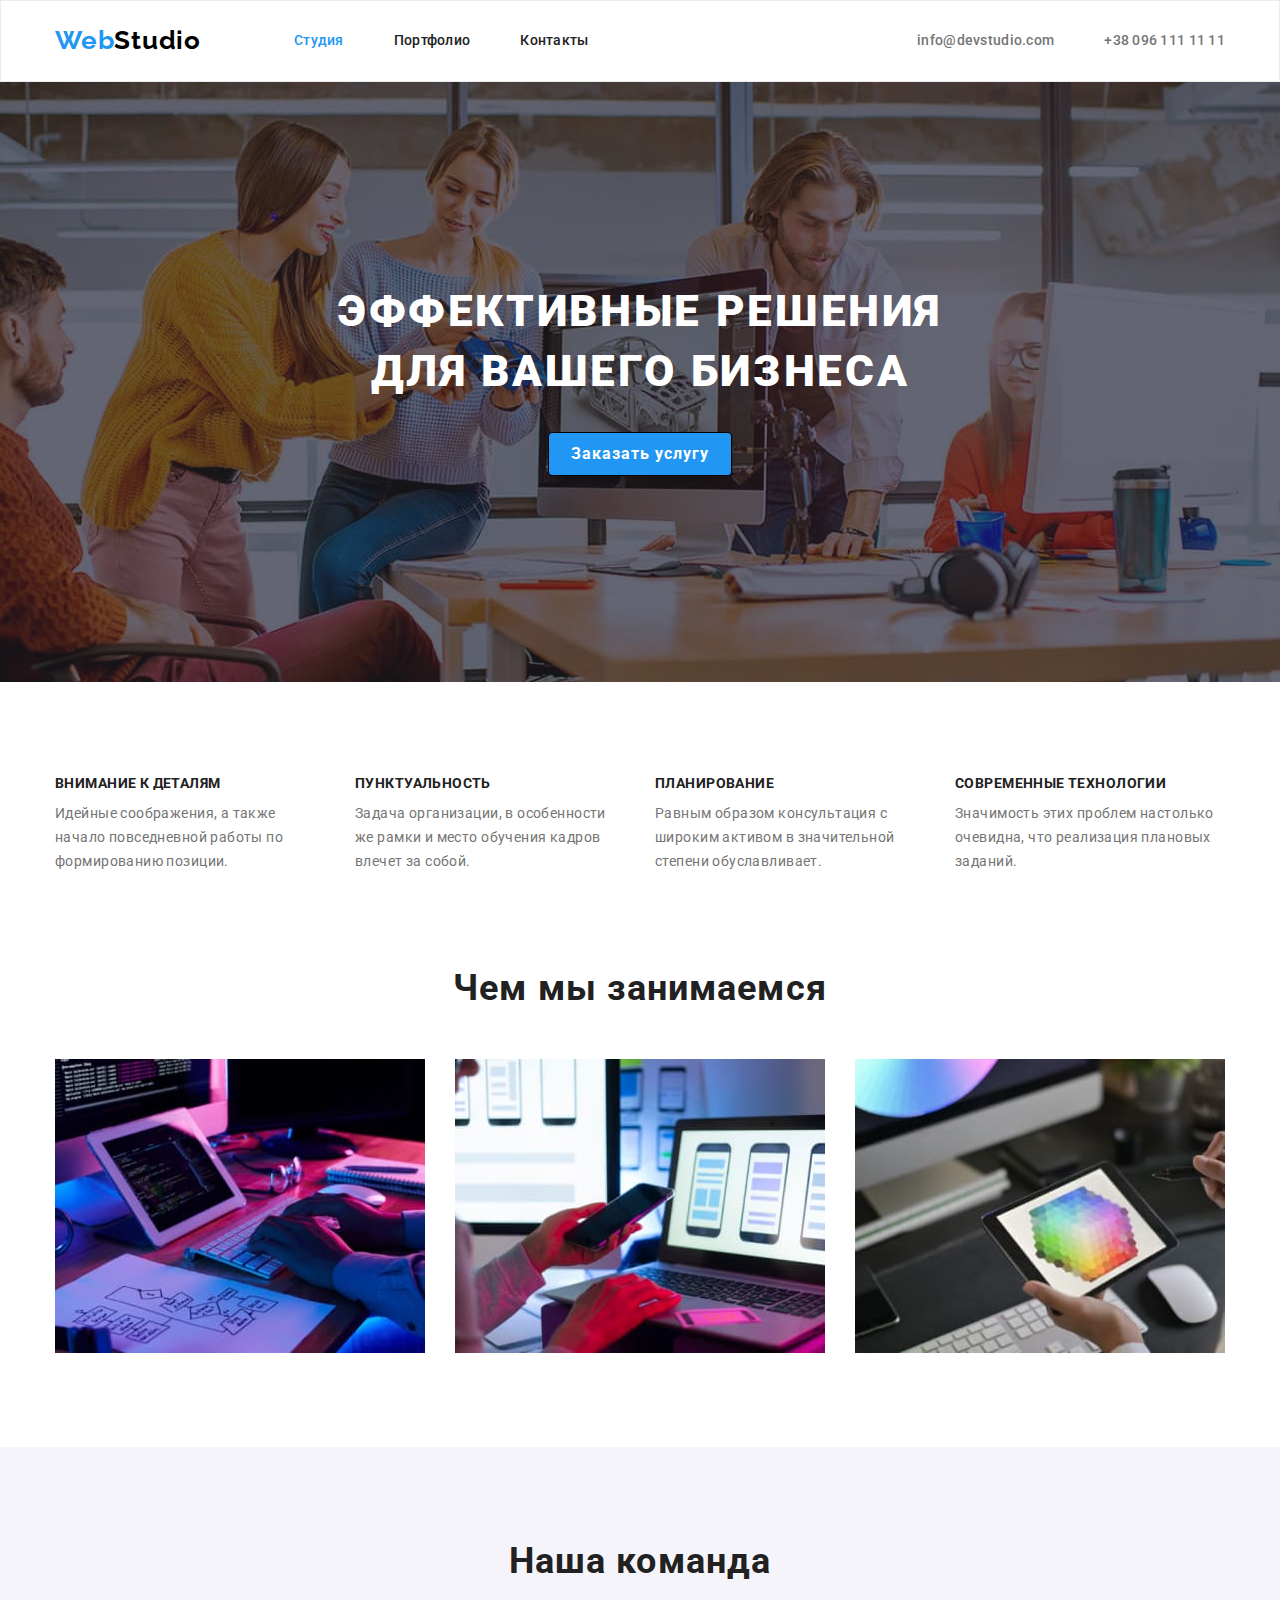
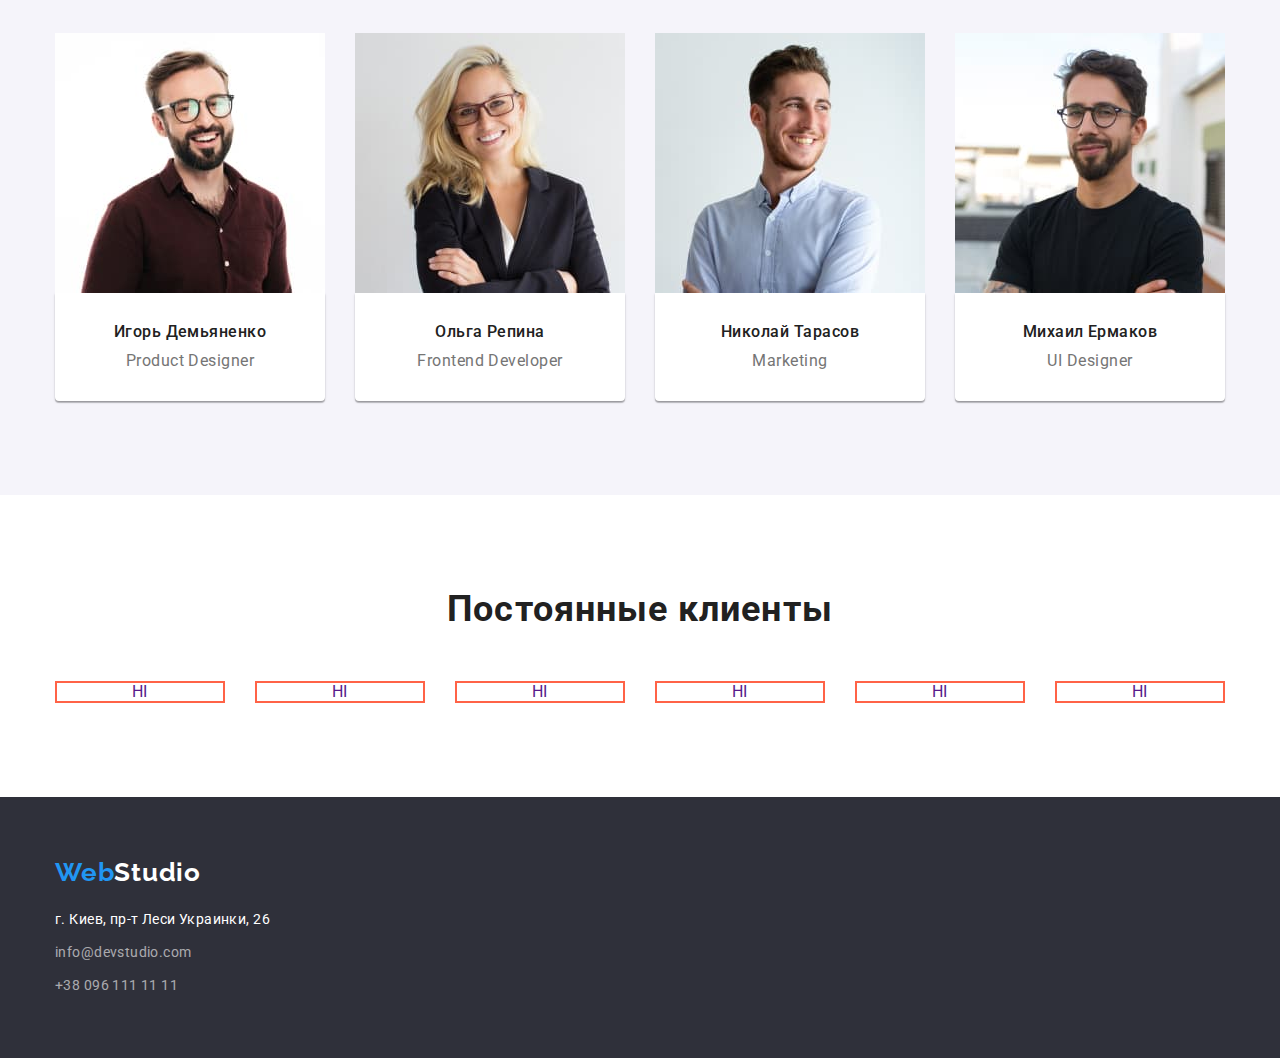
==== index.html @ 3f9f3084 "hero и добавила блок с Клиентами" ====
<!DOCTYPE html>
<html lang="ru">
    <head>
        <meta charset="UTF-8">
        <meta http-equiv="X-UA-Compatible" content="IE=edge">
        <meta name="viewport" content="width=device-width, initial-scale=1.0">
        <title>Студия</title>
        <link rel="preconnect" href="https://fonts.googleapis.com">
        <link rel="preconnect" href="https://fonts.gstatic.com" crossorigin>
        <link href="https://fonts.googleapis.com/css2?family=Raleway:wght@700&family=Roboto:wght@400;500;700;900&display=swap"
            rel="stylesheet">
        <link rel="stylesheet" href="./css/modern-normalize.css">
        <link rel="stylesheet" href="./css/style.css">
    </head>

    <body>
        <header class="header">
            <div class="container main-nav">
                <nav class="navigation">
                    <a href="" lang="en" class="logo">Web<span class="logo-black">Studio</span></a>
                    <ul class="header-nav list">
                        <li class="item"><a href="" class="header-link current">Студия</a></li>
                        <li class="item"><a href="./portfolio.html" class="header-link">Портфолио</a></li>
                        <li class="item"><a href="" class="header-link">Контакты</a></li>
                    </ul>
                </nav>
                <ul class="auth-nav list">
                    <li class="item"><a href="mailto:info@devstudio.com" class="auth-link">info@devstudio.com</a></li>
                    <li class="item"><a href="tel:+380961111111" class="auth-link">+38 096 111 11 11</a></li>
                </ul>
            </div>   
        </header>

        <main>
            <section class="hero">
                <h1 class="hero-title">Эффективные решения для вашего бизнеса</h1>
                <button type="button" class="hero-btn">Заказать услугу</button>
            </section>

            <section class="features section">
                <div class="container">
                    <h2 class="visually-hidden">Особенности</h2>
                    <ul class="features-list list">
                        <li class="features-item">
                            <h3 class="features-title">Внимание к деталям</h3>
                            <p class="features-text">Идейные соображения, а также начало повседневной работы по формированию позиции.</p>
                        </li>
                        <li class="features-item">
                            <h3 class="features-title">Пунктуальность</h3>
                            <p class="features-text">Задача организации, в особенности же рамки и место обучения кадров влечет за собой.</p>
                        </li>
                        <li class="features-item">
                            <h3 class="features-title">Планирование</h3>
                            <p class="features-text">Равным образом консультация с широким активом в значительной степени обуславливает.</p>
                        </li>
                        <li class="features-item">
                            <h3 class="features-title">Современные технологии</h3>
                            <p class="features-text">Значимость этих проблем настолько очевидна, что реализация плановых заданий.</p>
                        </li>
                    </ul>
                </div>
            </section>

            <section class="services section">
               <div class="container">
                    <h2 class="services-title title">Чем мы занимаемся</h2>
                    <ul class="services-list list">
                        <li class="services-item"><img src="./images/services/box1.jpg" alt="Веб-сайты" width="370" height="294"></li>
                        <li class="services-item"><img src="./images/services/box2.jpg" alt="Приложения" width="370" height="294"></li>
                        <li class="services-item"><img src="./images/services/box3.jpg" alt="Дизайн" width="370" height="294"></li>
                    </ul>
               </div>
            </section>

            <section class="team section">
               <div class="container">
                    <h2 class="team-title title">Наша команда</h2>
                    <ul class="team-list list">
                        <li class="team-item">
                            <img src="./images/our-team/img-team-1.jpg" alt="Дизайнер1" width="270" height="260">
                            <div class="team-member">
                                <h3 class="team-member-title">Игорь Демьяненко</h3>
                                <p lang="en" class="team-text">Product Designer</p>
                            </div>
                        </li>
                        <li class="team-item">
                            <img src="./images/our-team/img-team-2.jpg" alt="Фронтент-разработчик" width="270" height="260">
                            <div class="team-member">
                                <h3 class="team-member-title">Ольга Репина</h3>
                                <p lang="en" class="team-text">Frontend Developer</p>
                            </div>
                        </li>
                        <li class="team-item">
                            <img src="./images/our-team/img-team-3.jpg" alt="Маркетолог" width="270" height="260">
                            <div class="team-member">
                                <h3 class="team-member-title">Николай Тарасов</h3>
                                <p lang="en" class="team-text">Marketing</p>
                            </div>
                        </li>
                        <li class="team-item">
                            <img src="./images/our-team/img-team-4.jpg" alt="Дизайнер2" width="270" height="260">
                            <div class="team-member">
                                <h3 class="team-member-title">Михаил Ермаков</h3>
                                <p lang="en" class="team-text">UI Designer</p>
                            </div>
                        </li>
                    </ul>
               </div>
            </section>

            <section class="clients section">
                <div class="container">
                    <h2 class="clients-title title">Постоянные клиенты</h2>
                    <ul class="clients-list list">
                        <li class="clients-item">
                            <a href="" class="clients-item-icon" width=106 height=60>HI</a>
                        </li>
                        <li class="clients-item">
                            <a href="" class="clients-item-icon" width=106 height=60>HI</a>
                        </li>
                        <li class="clients-item">
                            <a href="" class="clients-item-icon" width=106 height=60>HI</a>
                        </li>
                        <li class="clients-item">
                            <a href="" class="clients-item-icon" width=106 height=60>HI</a>
                        </li>
                        <li class="clients-item">
                            <a href="" class="clients-item-icon" width=106 height=60>HI</a>
                        </li>
                        <li class="clients-item">
                            <a href="" class="clients-item-icon" width=106 height=60>HI</a>
                        </li>
                    </ul>
                </div>
            </section>

        </main>

        <footer class="footer">
           <div class="container">
                <a href="" lang="en" class="logo">Web<span class="logo-white">Studio</span></a>
                <address class="contacts">
                    <ul class="footer-list list">
                        <li class="footer-item"><a href="https://goo.gl/maps/sHDZmhukoqg1UG7x9" target="_blank" class="contacts-link-address">г. Киев, пр-т
                                Леси Украинки, 26</a></li>
                        <li class="footer-item"><a href="mailto:info@devstudio.com" class="contacts-link">info@devstudio.com</a></li>
                        <li class="footer-item"><a href="tel:+380961111111" class="contacts-link">+38 096 111 11 11</a></li>
                    </ul>
                </address>
           </div>
        </footer>
    </body>
</html>
---- css/style.css ----
:root {
  --first-title-color: #212121;
  --second-title-color: #ffffff;
  --first-text-color: #757575;
  --second-text-color: #ffffff;
  --accent-color: #2196f3;
  --first-bg-color: #ffffff;
  --second-bg-color: #2f303a;
  --accent-bg-color: #2196f3;
}

body {
  font-family: 'Roboto', sans-serif;
  color: var(--first-text-color);
  background-color: var(--first-bg-color);
}

.list {
  list-style: none;
}

a {
  text-decoration: none;
}

p,
h1,
h2,
h3,
h4,
h5,
h6 {
  margin: 0;
}

ul {
  margin: 0;
  padding: 0;
}

img {
  display: block;
  min-width: 100%;
}

.visually-hidden {
  position: absolute;
  white-space: nowrap;
  width: 1px;
  height: 1px;
  overflow: hidden;
  border: 0;
  padding: 0;
  clip: rect(0 0 0 0);
  clip-path: inset(50%);
  margin: -1px;
}

.header-link.current {
  color: var(--accent-color);
}

.container {
  width: 1200px;
  padding-left: 15px;
  padding-right: 15px;
  margin: 0 auto;
}

.section {
  padding-top: 94px;
  padding-bottom: 94px;
}

.title {
  font-weight: 700;
  font-size: 36px;
  line-height: 1.16;
  text-align: center;
  letter-spacing: 0.03em;
  color: var(--first-title-color);
}

/* --------HEADER--------- */

.header {
  border: 1px solid #ececec;

  font-weight: 500;
  font-size: 14px;
  line-height: 1.14;
  letter-spacing: 0.02em;
}

.main-nav {
  display: flex;
  align-items: center;
}

.navigation {
  display: flex;
  align-items: center;
}

.logo {
  font-family: Raleway;
  font-weight: 700;
  font-size: 26px;
  line-height: 1.19;
  letter-spacing: 0.03em;
  color: var(--accent-color);
}

.header .logo {
  padding-top: 24px;
  padding-bottom: 25px;
  margin-right: 93px;
}

.logo-black {
  color: #000;
}

.header-nav,
.auth-nav {
  display: flex;
  margin-left: auto;
}

.header-nav .item:not(:first-child),
.auth-nav .item:not(:first-child) {
  margin-left: 50px;
}

.header-link {
  display: block;
  padding-top: 32px;
  padding-bottom: 32px;

  color: var(--first-title-color);
}

.header-link:hover,
.header-link:focus {
  color: var(--accent-color);
}

.auth-link {
  color: var(--first-text-color);
  display: block;
  padding-top: 32px;
  padding-bottom: 32px;
}

.auth-link:hover,
.auth-link:focus {
  color: var(--accent-color);
}

/* --------HERO--------- */

.hero {
  max-width: 1600px;
  height: 600px;
  margin: 0 auto;
  background-image: linear-gradient(rgba(47, 48, 58, 0.4), rgba(47, 48, 58, 0.4)),
    url(../images/hero-img.jpg);
  background-repeat: no-repeat;
  background-position: center;
  background-size: cover;

  text-align: center;
  padding-top: 200px;
  padding-bottom: 200px;
}

.hero-title {
  width: 696px;
  margin-left: auto;
  margin-right: auto;
  margin-bottom: 30px;

  font-weight: 900;
  font-size: 44px;
  line-height: 1.36;
  text-align: center;
  letter-spacing: 0.06em;
  text-transform: uppercase;
  color: var(--second-title-color);
}

.hero-btn {
  padding: 6px 22px;
  border: 1px solid #000000;
  box-sizing: border-box;
  box-shadow: 0px 4px 4px rgba(0, 0, 0, 0.15);
  border-radius: 4px;

  font-weight: 700;
  font-size: 16px;
  line-height: 1.87;
  align-items: center;
  text-align: center;
  letter-spacing: 0.06em;
  color: var(--second-title-color);
  background-color: var(--accent-bg-color);
}

.hero-btn:hover,
.hero-btn:focus {
  border-color: #188ce8;
}

/* -------FEATURES------- */

.features-list {
  display: flex;
}

.features-item {
  width: 270px;
}

.features-item:not(:first-child) {
  margin-left: 30px;
}

.features-title {
  margin-bottom: 10px;

  font-weight: 700;
  font-size: 14px;
  line-height: 1.14;
  letter-spacing: 0.03em;
  text-transform: uppercase;
  color: var(--first-title-color);
}

.features-text {
  font-size: 14px;
  line-height: 1.71;
  letter-spacing: 0.03em;
  color: var(--first-text-color);
}

/* --------SERVICES--------- */

.services {
  padding-top: 0;
}

.services-title {
  margin-bottom: 50px;
}

.services-list {
  display: flex;
  flex-wrap: wrap;
  margin-left: -30px;
  margin-bottom: -30px;
}

.services-item {
  width: calc(100% / 3 - 30px);
  height: auto;
  margin-left: 30px;
  margin-bottom: 30px;
}

/* --------TEAM--------- */

.team {
  background-color: #f5f4fa;
}

.team-list {
  display: flex;
  flex-wrap: wrap;
  margin-left: -30px;
  margin-bottom: -30px;
}

.team-item {
  width: calc(100% / 4 - 30px);
  margin-left: 30px;
  margin-bottom: 30px;
}

.team-title {
  margin-bottom: 50px;
}

.team-member-title {
  margin-bottom: 10px;

  font-weight: 500;
  font-size: 16px;
  line-height: 1.18;
  text-align: center;
  letter-spacing: 0.03em;
  color: var(--first-title-color);
}

.team-member {
  padding-top: 30px;
  padding-bottom: 30px;

  background-color: var(--first-bg-color);
  box-shadow: 0px 1px 3px rgba(0, 0, 0, 0.12), 0px 1px 1px rgba(0, 0, 0, 0.14),
    0px 2px 1px rgba(0, 0, 0, 0.2);
  border-radius: 0px 0px 4px 4px;
}

.team-text {
  font-size: 16px;
  line-height: 1.18;
  text-align: center;
  letter-spacing: 0.03em;
  color: var(--first-text-color);
}

/* --------FOOTER--------- */

.clients-list {
  display: flex;
  flex-wrap: wrap;
  margin-left: -30px;
  margin-bottom: -30px;
}

.clients-item {
  width: calc(100% / 6 - 30px);
  margin-left: 30px;
  margin-bottom: 30px;
}

.clients-title {
  margin-bottom: 50px;
}

.clients-item-icon {
  display: flex;
  justify-content: center;
  align-items: center;
  background-color: #fff;
  border: 2px solid tomato;
}

/* --------FOOTER--------- */

.footer {
  padding-top: 60px;
  padding-bottom: 60px;
  background-color: var(--second-bg-color);
}

.footer .logo {
  display: block;
  margin-bottom: 20px;
}

.logo-white {
  color: #fff;
}

.footer-item:not(:first-child) {
  margin-top: 9px;
}

.contacts-link-address {
  font-style: normal;
  font-size: 14px;
  line-height: 1.71;
  letter-spacing: 0.03em;
  color: var(--second-text-color);
}

.contacts-link {
  font-style: normal;
  font-size: 14px;
  line-height: 1.71;
  letter-spacing: 0.03em;
  color: rgba(255, 255, 255, 0.6);
}

/* --------PROJECT--------- */

.projects-list {
  display: flex;
  justify-content: center;
  margin-bottom: 50px;
}

.project-btn-item:not(:first-child) {
  margin-left: 8px;
}

.project-btn {
  border-radius: 4px;
  padding: 6px 22px;
  border-color: transparent;

  font-weight: 500;
  font-size: 16px;
  line-height: 1.62;
  text-align: center;
  letter-spacing: 0.03em;
  color: var(--first-title-color);
}

.project-btn:hover,
.project-btn:focus {
  color: var(--second-text-color);
  background-color: var(--accent-bg-color);
  cursor: pointer;
}

.second-project-list {
  display: flex;
  flex-wrap: wrap;
  margin-left: -30px;
  margin-bottom: -30px;
}

.second-project-item {
  width: calc(100% / 3 - 30px);
  margin-left: 30px;
  margin-bottom: 30px;
}

.project-description {
  padding: 20px 24px;

  border-left: 1px solid #eeeeee;
  border-right: 1px solid #eeeeee;
  border-bottom: 1px solid #eeeeee;
}

.project-title {
  margin-bottom: 4px;

  font-weight: 700;
  font-size: 18px;
  line-height: 2;
  letter-spacing: 0.06em;
  text-transform: capitalize;
  color: var(--first-title-color);
}

.project-text {
  font-size: 16px;
  line-height: 1.87;
  letter-spacing: 0.03em;
  color: var(--first-text-color);
}
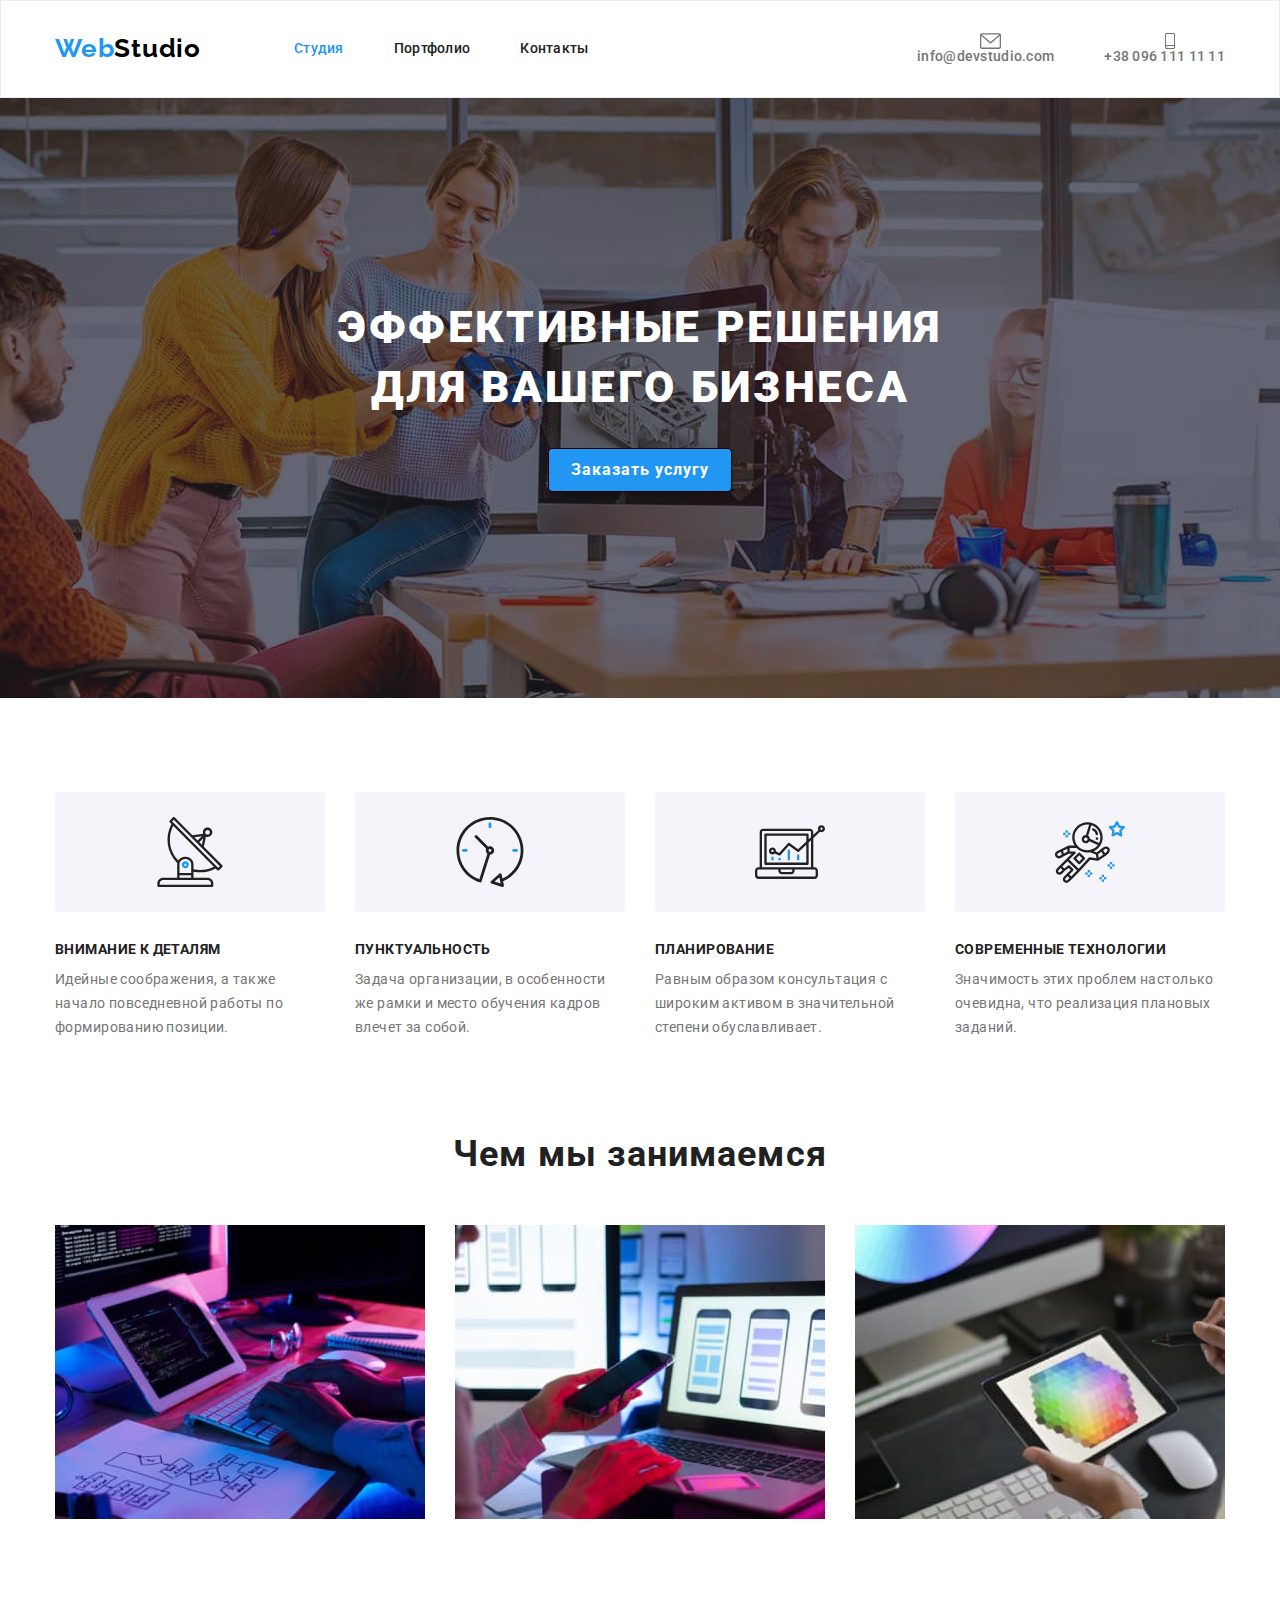
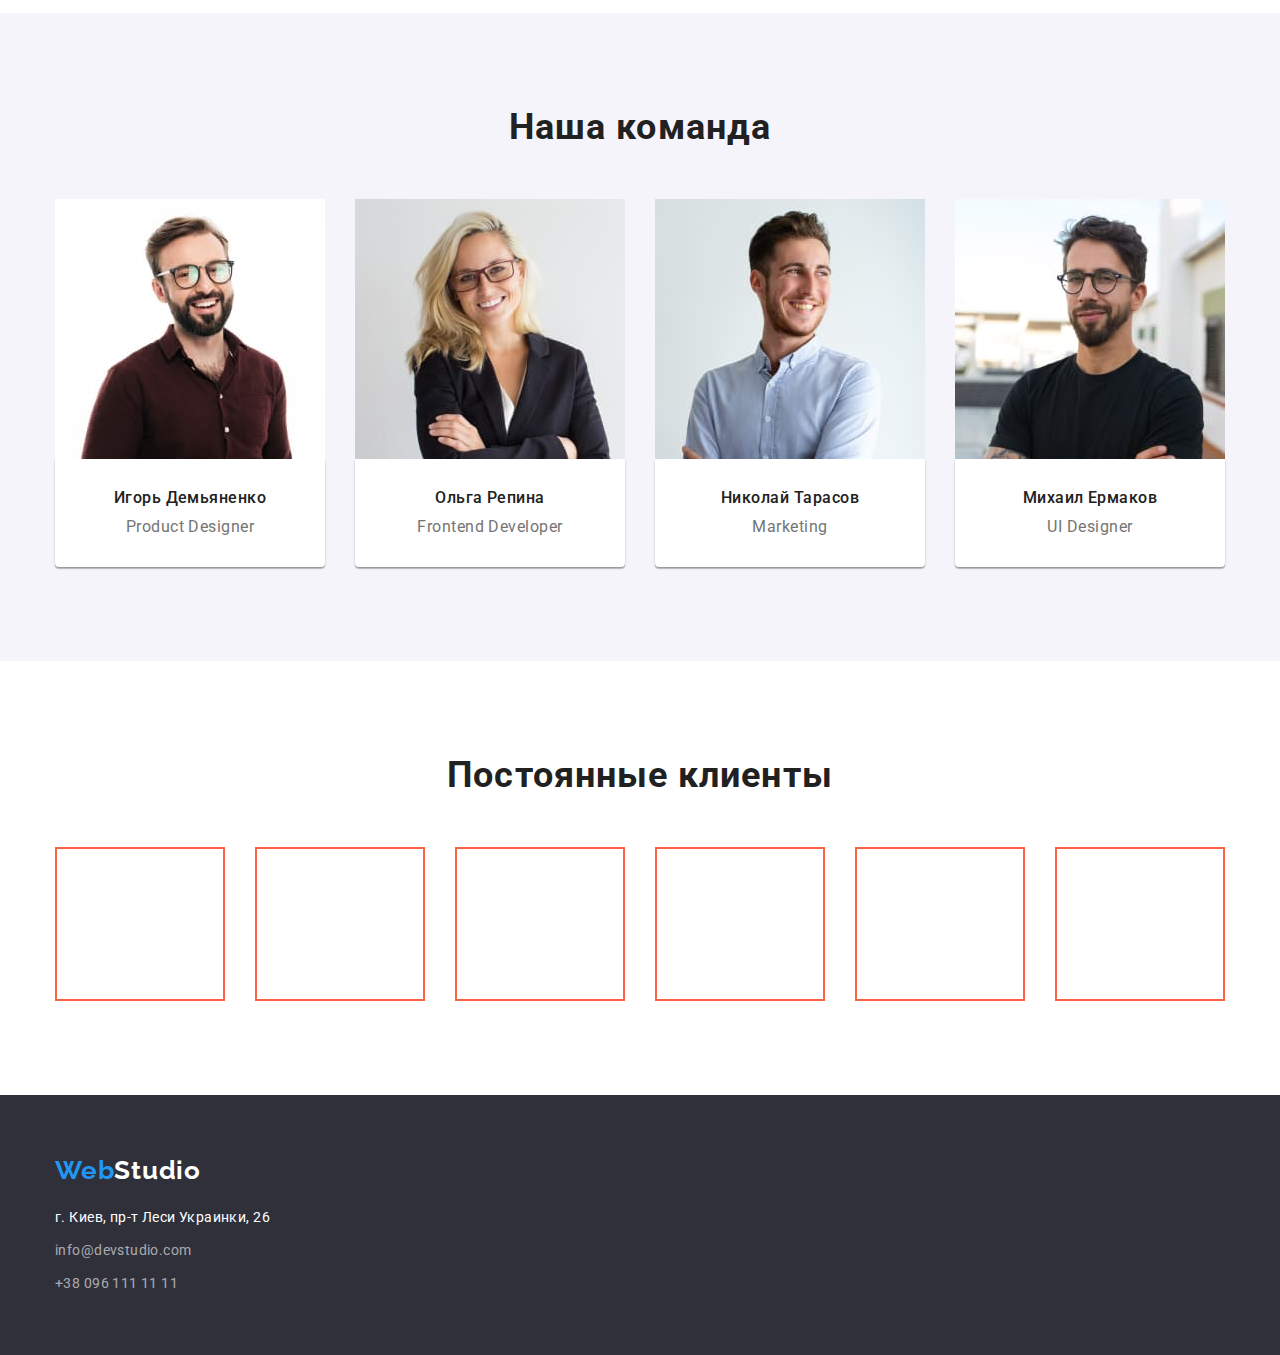
==== commit c23d8545: "иконки часть1" ====
--- a/index.html
+++ b/index.html
@@ -25,8 +25,8 @@
                     </ul>
                 </nav>
                 <ul class="auth-nav list">
-                    <li class="item"><a href="mailto:info@devstudio.com" class="auth-link">info@devstudio.com</a></li>
-                    <li class="item"><a href="tel:+380961111111" class="auth-link">+38 096 111 11 11</a></li>
+                    <li class="item"><a href="mailto:info@devstudio.com" class="auth-link icon-mail">info@devstudio.com</a></li>
+                    <li class="item"><a href="tel:+380961111111" class="auth-link icon-tel">+38 096 111 11 11</a></li>
                 </ul>
             </div>   
         </header>
@@ -41,19 +41,19 @@
                 <div class="container">
                     <h2 class="visually-hidden">Особенности</h2>
                     <ul class="features-list list">
-                        <li class="features-item">
+                        <li class="features-item icon-antenna">
                             <h3 class="features-title">Внимание к деталям</h3>
                             <p class="features-text">Идейные соображения, а также начало повседневной работы по формированию позиции.</p>
                         </li>
-                        <li class="features-item">
+                        <li class="features-item icon-clock">
                             <h3 class="features-title">Пунктуальность</h3>
                             <p class="features-text">Задача организации, в особенности же рамки и место обучения кадров влечет за собой.</p>
                         </li>
-                        <li class="features-item">
+                        <li class="features-item icon-diagram">
                             <h3 class="features-title">Планирование</h3>
                             <p class="features-text">Равным образом консультация с широким активом в значительной степени обуславливает.</p>
                         </li>
-                        <li class="features-item">
+                        <li class="features-item icon-astronaut">
                             <h3 class="features-title">Современные технологии</h3>
                             <p class="features-text">Значимость этих проблем настолько очевидна, что реализация плановых заданий.</p>
                         </li>
@@ -113,22 +113,46 @@
                     <h2 class="clients-title title">Постоянные клиенты</h2>
                     <ul class="clients-list list">
                         <li class="clients-item">
-                            <a href="" class="clients-item-icon" width=106 height=60>HI</a>
+                            <a href="" class="clients-item-link" width=106 height=60>
+                                <svg class="clients-item-icon">
+                                    <use href=""></use>
+                                </svg>
+                            </a>
                         </li>
                         <li class="clients-item">
-                            <a href="" class="clients-item-icon" width=106 height=60>HI</a>
+                            <a href="" class="clients-item-link" width=106 height=60>
+                                <svg class="clients-item-icon">
+                                    <use href=""></use>
+                                </svg>
+                            </a>
                         </li>
                         <li class="clients-item">
-                            <a href="" class="clients-item-icon" width=106 height=60>HI</a>
+                            <a href="" class="clients-item-link" width=106 height=60>
+                                <svg class="clients-item-icon">
+                                    <use href=""></use>
+                                </svg>
+                            </a>
                         </li>
                         <li class="clients-item">
-                            <a href="" class="clients-item-icon" width=106 height=60>HI</a>
+                            <a href="" class="clients-item-link" width=106 height=60>
+                                <svg class="clients-item-icon">
+                                    <use href=""></use>
+                                </svg>
+                            </a>
                         </li>
                         <li class="clients-item">
-                            <a href="" class="clients-item-icon" width=106 height=60>HI</a>
+                            <a href="" class="clients-item-link" width=106 height=60>
+                                <svg class="clients-item-icon">
+                                    <use href=""></use>
+                                </svg>
+                            </a>
                         </li>
                         <li class="clients-item">
-                            <a href="" class="clients-item-icon" width=106 height=60>HI</a>
+                            <a href="" class="clients-item-link" width=106 height=60>
+                                <svg class="clients-item-icon">
+                                    <use href=""></use>
+                                </svg>
+                            </a>
                         </li>
                     </ul>
                 </div>
--- a/css/style.css
+++ b/css/style.css
@@ -152,6 +152,26 @@
   padding-bottom: 32px;
 }
 
+.auth-link::before {
+  display: flex;
+  justify-content: center;
+  align-items: center;
+  height: 16px;
+  margin-left: 10px;
+
+  content: '';
+  background-size: contain;
+  background-repeat: no-repeat;
+  background-position: center;
+}
+
+.icon-mail::before {
+  background-image: url(../images/icons/envelope.svg);
+}
+.icon-tel::before {
+  background-image: url(../images/icons/smartphone.svg);
+}
+
 .auth-link:hover,
 .auth-link:focus {
   color: var(--accent-color);
@@ -225,6 +245,32 @@
   margin-left: 30px;
 }
 
+.features-item::before {
+  display: block;
+  height: 120px;
+  margin-bottom: 30px;
+  background-color: #f5f4fa;
+  border-radius: 4px;
+
+  content: '';
+  background-size: 70px;
+  background-repeat: no-repeat;
+  background-position: center;
+}
+
+.icon-antenna::before {
+  background-image: url(../images/icons/antenna-img.svg);
+}
+.icon-clock::before {
+  background-image: url(../images/icons/clock-img.svg);
+}
+.icon-diagram::before {
+  background-image: url(../images/icons/diagram-img.svg);
+}
+.icon-astronaut::before {
+  background-image: url(../images/icons/astronaut-img.svg);
+}
+
 .features-title {
   margin-bottom: 10px;
 
@@ -319,7 +365,7 @@
   color: var(--first-text-color);
 }
 
-/* --------FOOTER--------- */
+/* --------CLIENT--------- */
 
 .clients-list {
   display: flex;
@@ -338,12 +384,15 @@
   margin-bottom: 50px;
 }
 
-.clients-item-icon {
+.clients-item-link {
   display: flex;
   justify-content: center;
   align-items: center;
   background-color: #fff;
   border: 2px solid tomato;
+}
+
+.clients-item-icon {
 }
 
 /* --------FOOTER--------- */
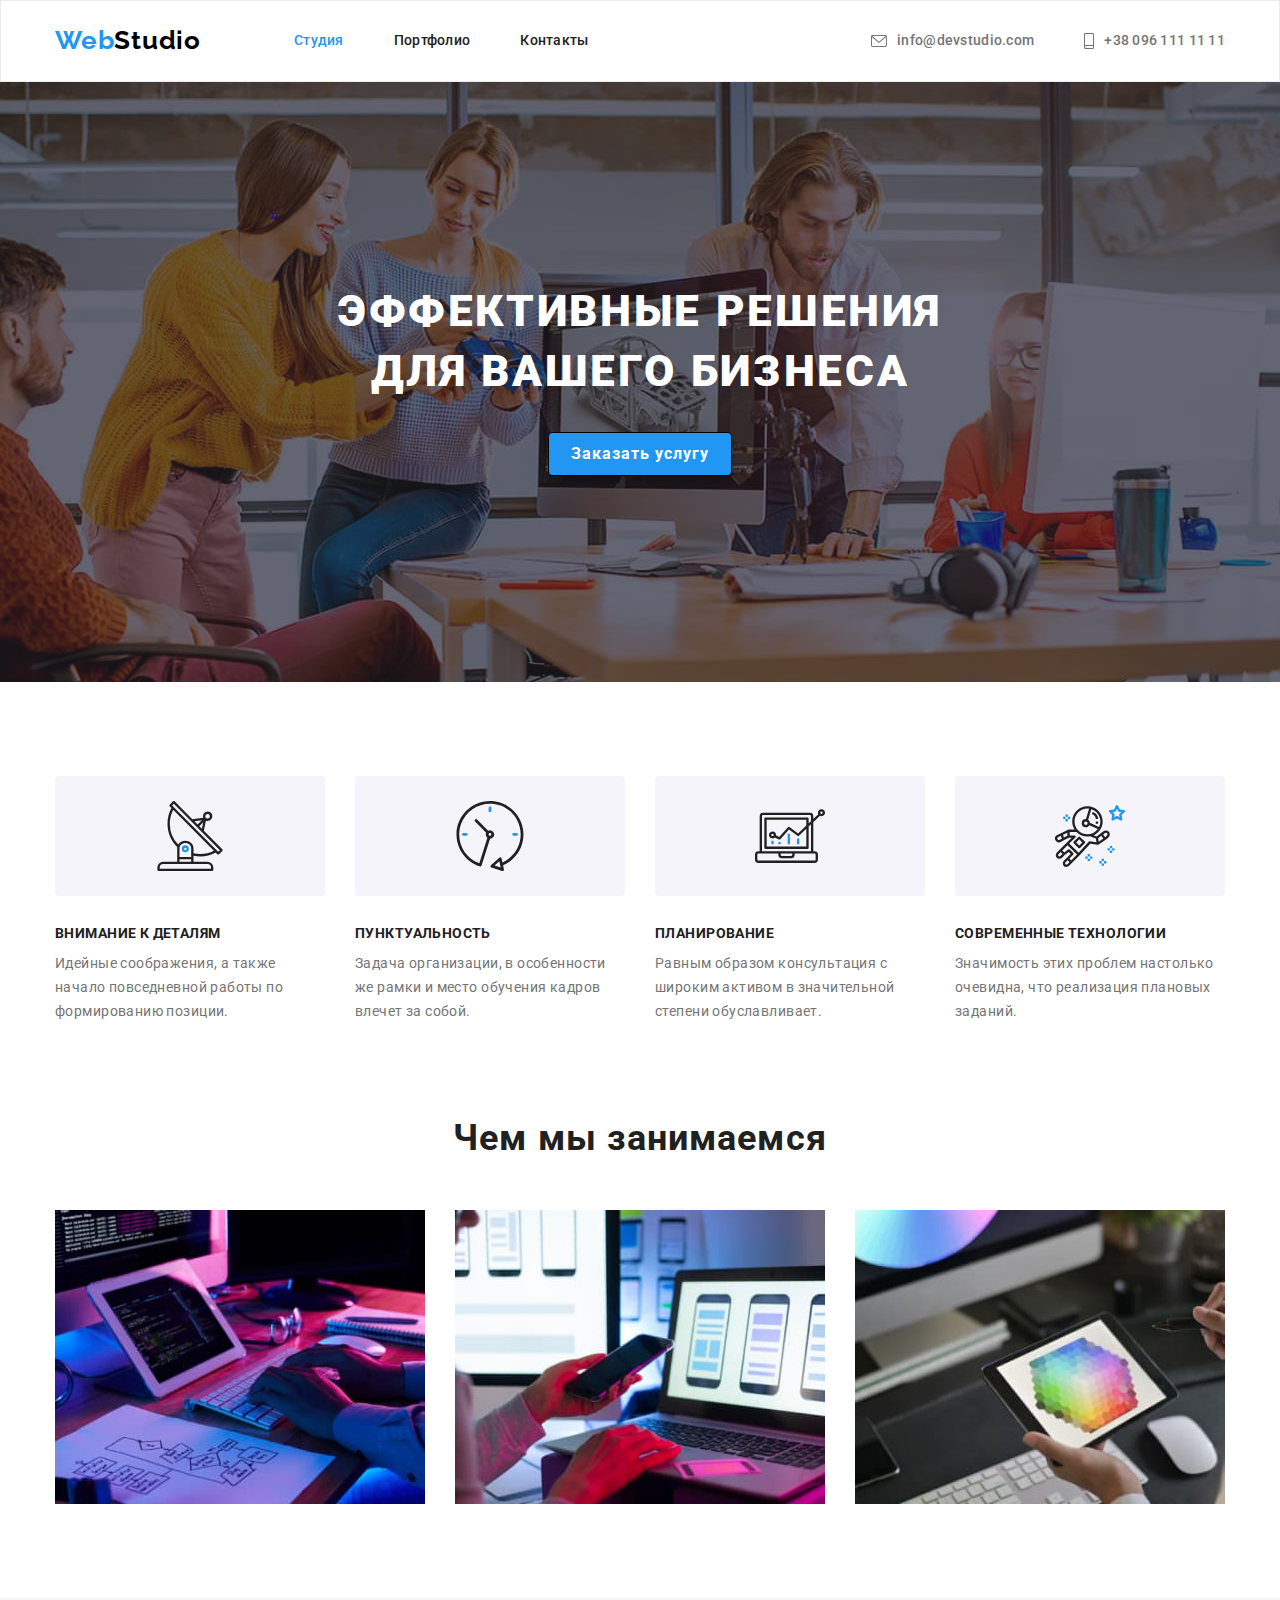
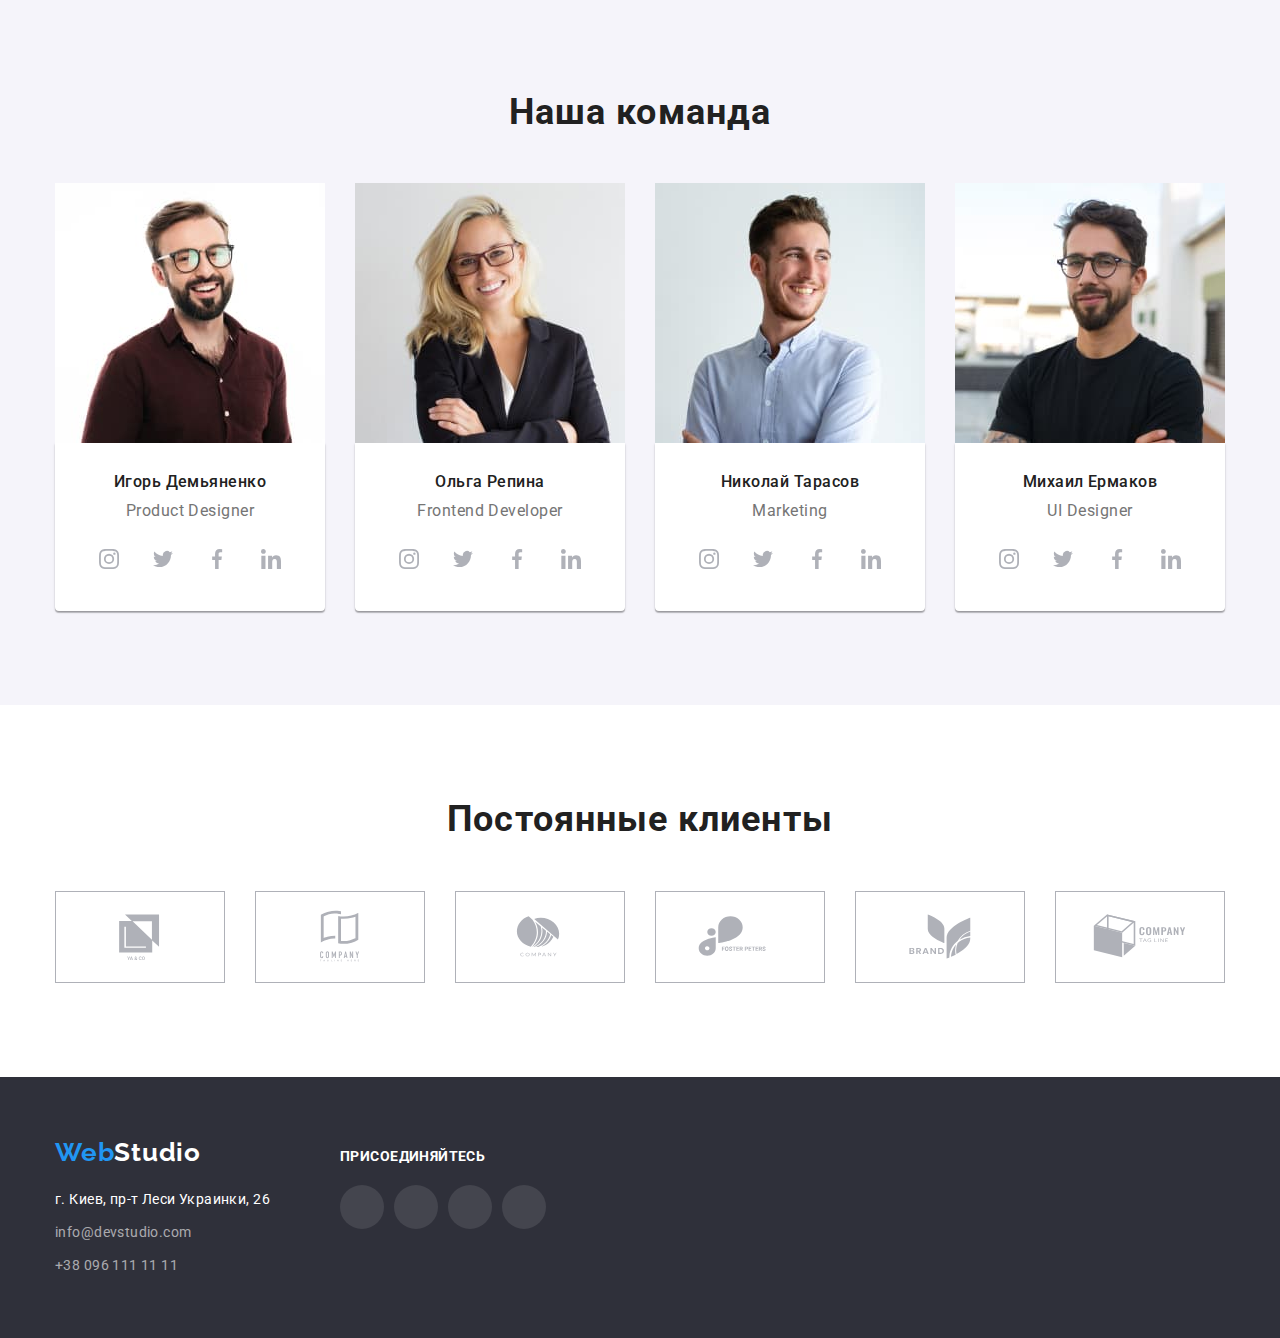
==== commit 1f20f23e: "иконки часть 2" ====
--- a/index.html
+++ b/index.html
@@ -25,8 +25,18 @@
                     </ul>
                 </nav>
                 <ul class="auth-nav list">
-                    <li class="item"><a href="mailto:info@devstudio.com" class="auth-link icon-mail">info@devstudio.com</a></li>
-                    <li class="item"><a href="tel:+380961111111" class="auth-link icon-tel">+38 096 111 11 11</a></li>
+                    <li class="item"><a href="mailto:info@devstudio.com" class="auth-link">
+                        <svg class="icon-header" width="16" height="12">
+                            <use href="./images/icons/symbol-defs.svg#icon-envelope"></use>
+                        </svg>
+                        info@devstudio.com
+                    </a></li>
+                    <li class="item"><a href="tel:+380961111111" class="auth-link">
+                        <svg class="icon-header" width="10" height="16">
+                            <use href="./images/icons/symbol-defs.svg#icon-smartphone"></use>
+                        </svg>
+                        +38 096 111 11 11
+                    </a></li>
                 </ul>
             </div>   
         </header>
@@ -41,19 +51,39 @@
                 <div class="container">
                     <h2 class="visually-hidden">Особенности</h2>
                     <ul class="features-list list">
-                        <li class="features-item icon-antenna">
+                        <li class="features-item">
+                            <div class="features-item-icons">
+                                <svg class="features-icons" width="70" height="70">
+                                    <use href="./images/icons/symbol-defs.svg#icon-antenna-img"></use>
+                                </svg>
+                            </div>
                             <h3 class="features-title">Внимание к деталям</h3>
                             <p class="features-text">Идейные соображения, а также начало повседневной работы по формированию позиции.</p>
                         </li>
-                        <li class="features-item icon-clock">
+                        <li class="features-item">
+                            <div class="features-item-icons">
+                                <svg class="features-icons" width="70" height="70">
+                                    <use href="./images/icons/symbol-defs.svg#icon-clock-img"></use>
+                                </svg>
+                            </div>
                             <h3 class="features-title">Пунктуальность</h3>
                             <p class="features-text">Задача организации, в особенности же рамки и место обучения кадров влечет за собой.</p>
                         </li>
-                        <li class="features-item icon-diagram">
+                        <li class="features-item">
+                            <div class="features-item-icons">
+                                <svg class="features-icons" width="70" height="70">
+                                    <use href="./images/icons/symbol-defs.svg#icon-diagram-img"></use>
+                                </svg>
+                            </div>
                             <h3 class="features-title">Планирование</h3>
                             <p class="features-text">Равным образом консультация с широким активом в значительной степени обуславливает.</p>
                         </li>
-                        <li class="features-item icon-astronaut">
+                        <li class="features-item">
+                            <div class="features-item-icons">
+                                <svg class="features-icons" width="70" height="70">
+                                    <use href="./images/icons/symbol-defs.svg#icon-astronaut-img"></use>
+                                </svg>
+                            </div>
                             <h3 class="features-title">Современные технологии</h3>
                             <p class="features-text">Значимость этих проблем настолько очевидна, что реализация плановых заданий.</p>
                         </li>
@@ -81,6 +111,36 @@
                             <div class="team-member">
                                 <h3 class="team-member-title">Игорь Демьяненко</h3>
                                 <p lang="en" class="team-text">Product Designer</p>
+                                <ul class="team-social-list list">
+                                    <li class="team-social-item">
+                                        <a href="" class="team-social-link">
+                                            <svg class="team-social-icon" width="20" height="20">
+                                                <use href="./images/icons/symbol-defs.svg#icon-instagram"></use>
+                                            </svg>
+                                        </a>
+                                    </li>
+                                    <li class="team-social-item">
+                                        <a href="" class="team-social-link">
+                                            <svg class="team-social-icon" width="20" height="20">
+                                                <use href="./images/icons/symbol-defs.svg#icon-twitter"></use>
+                                            </svg>
+                                        </a>
+                                    </li>
+                                    <li class="team-social-item">
+                                        <a href="" class="team-social-link">
+                                            <svg class="team-social-icon" width="20" height="20">
+                                                <use href="./images/icons/symbol-defs.svg#icon-facebook"></use>
+                                            </svg>
+                                        </a>
+                                    </li>
+                                    <li class="team-social-item">
+                                        <a href="" class="team-social-link">
+                                            <svg class="team-social-icon" width="20" height="20">
+                                                <use href="./images/icons/symbol-defs.svg#icon-linkedin"></use>
+                                            </svg>
+                                        </a>
+                                    </li>
+                                </ul>
                             </div>
                         </li>
                         <li class="team-item">
@@ -88,6 +148,36 @@
                             <div class="team-member">
                                 <h3 class="team-member-title">Ольга Репина</h3>
                                 <p lang="en" class="team-text">Frontend Developer</p>
+                                <ul class="team-social-list list">
+                                    <li class="team-social-item">
+                                        <a href="" class="team-social-link">
+                                            <svg class="team-social-icon" width="20" height="20">
+                                                <use href="./images/icons/symbol-defs.svg#icon-instagram"></use>
+                                            </svg>
+                                        </a>
+                                    </li>
+                                    <li class="team-social-item">
+                                        <a href="" class="team-social-link">
+                                            <svg class="team-social-icon" width="20" height="20">
+                                                <use href="./images/icons/symbol-defs.svg#icon-twitter"></use>
+                                            </svg>
+                                        </a>
+                                    </li>
+                                    <li class="team-social-item">
+                                        <a href="" class="team-social-link">
+                                            <svg class="team-social-icon" width="20" height="20">
+                                                <use href="./images/icons/symbol-defs.svg#icon-facebook"></use>
+                                            </svg>
+                                        </a>
+                                    </li>
+                                    <li class="team-social-item">
+                                        <a href="" class="team-social-link">
+                                            <svg class="team-social-icon" width="20" height="20">
+                                                <use href="./images/icons/symbol-defs.svg#icon-linkedin"></use>
+                                            </svg>
+                                        </a>
+                                    </li>
+                                </ul>
                             </div>
                         </li>
                         <li class="team-item">
@@ -95,6 +185,36 @@
                             <div class="team-member">
                                 <h3 class="team-member-title">Николай Тарасов</h3>
                                 <p lang="en" class="team-text">Marketing</p>
+                                <ul class="team-social-list list">
+                                    <li class="team-social-item">
+                                        <a href="" class="team-social-link">
+                                            <svg class="team-social-icon" width="20" height="20">
+                                                <use href="./images/icons/symbol-defs.svg#icon-instagram"></use>
+                                            </svg>
+                                        </a>
+                                    </li>
+                                    <li class="team-social-item">
+                                        <a href="" class="team-social-link">
+                                            <svg class="team-social-icon" width="20" height="20">
+                                                <use href="./images/icons/symbol-defs.svg#icon-twitter"></use>
+                                            </svg>
+                                        </a>
+                                    </li>
+                                    <li class="team-social-item">
+                                        <a href="" class="team-social-link">
+                                            <svg class="team-social-icon" width="20" height="20">
+                                                <use href="./images/icons/symbol-defs.svg#icon-facebook"></use>
+                                            </svg>
+                                        </a>
+                                    </li>
+                                    <li class="team-social-item">
+                                        <a href="" class="team-social-link">
+                                            <svg class="team-social-icon" width="20" height="20">
+                                                <use href="./images/icons/symbol-defs.svg#icon-linkedin"></use>
+                                            </svg>
+                                        </a>
+                                    </li>
+                                </ul>
                             </div>
                         </li>
                         <li class="team-item">
@@ -102,6 +222,36 @@
                             <div class="team-member">
                                 <h3 class="team-member-title">Михаил Ермаков</h3>
                                 <p lang="en" class="team-text">UI Designer</p>
+                                <ul class="team-social-list list">
+                                    <li class="team-social-item">
+                                        <a href="" class="team-social-link">
+                                            <svg class="team-social-icon" width="20" height="20">
+                                                <use href="./images/icons/symbol-defs.svg#icon-instagram"></use>
+                                            </svg>
+                                        </a>
+                                    </li>
+                                    <li class="team-social-item">
+                                        <a href="" class="team-social-link">
+                                            <svg class="team-social-icon" width="20" height="20">
+                                                <use href="./images/icons/symbol-defs.svg#icon-twitter"></use>
+                                            </svg>
+                                        </a>
+                                    </li>
+                                    <li class="team-social-item">
+                                        <a href="" class="team-social-link">
+                                            <svg class="team-social-icon" width="20" height="20">
+                                                <use href="./images/icons/symbol-defs.svg#icon-facebook"></use>
+                                            </svg>
+                                        </a>
+                                    </li>
+                                    <li class="team-social-item">
+                                        <a href="" class="team-social-link">
+                                            <svg class="team-social-icon" width="20" height="20">
+                                                <use href="./images/icons/symbol-defs.svg#icon-linkedin"></use>
+                                            </svg>
+                                        </a>
+                                    </li>
+                                </ul>
                             </div>
                         </li>
                     </ul>
@@ -113,44 +263,44 @@
                     <h2 class="clients-title title">Постоянные клиенты</h2>
                     <ul class="clients-list list">
                         <li class="clients-item">
-                            <a href="" class="clients-item-link" width=106 height=60>
-                                <svg class="clients-item-icon">
-                                    <use href=""></use>
-                                </svg>
-                            </a>
-                        </li>
-                        <li class="clients-item">
-                            <a href="" class="clients-item-link" width=106 height=60>
-                                <svg class="clients-item-icon">
-                                    <use href=""></use>
-                                </svg>
-                            </a>
-                        </li>
-                        <li class="clients-item">
-                            <a href="" class="clients-item-link" width=106 height=60>
-                                <svg class="clients-item-icon">
-                                    <use href=""></use>
-                                </svg>
-                            </a>
-                        </li>
-                        <li class="clients-item">
-                            <a href="" class="clients-item-link" width=106 height=60>
-                                <svg class="clients-item-icon">
-                                    <use href=""></use>
-                                </svg>
-                            </a>
-                        </li>
-                        <li class="clients-item">
-                            <a href="" class="clients-item-link" width=106 height=60>
-                                <svg class="clients-item-icon">
-                                    <use href=""></use>
-                                </svg>
-                            </a>
-                        </li>
-                        <li class="clients-item">
-                            <a href="" class="clients-item-link" width=106 height=60>
-                                <svg class="clients-item-icon">
-                                    <use href=""></use>
+                            <a href="" class="clients-item-link">
+                                <svg class="clients-item-icon" width="106" height="60">
+                                    <use href="./images/icons/symbol-defs.svg#icon-logo-client1"></use>
+                                </svg>
+                            </a>
+                        </li>
+                        <li class="clients-item">
+                            <a href="" class="clients-item-link">
+                                <svg class="clients-item-icon" width="106" height="60">
+                                    <use href="./images/icons/symbol-defs.svg#icon-logo-client2"></use>
+                                </svg>
+                            </a>
+                        </li>
+                        <li class="clients-item">
+                            <a href="" class="clients-item-link">
+                                <svg class="clients-item-icon" width="106" height="60">
+                                    <use href="./images/icons/symbol-defs.svg#icon-logo-client3"></use>
+                                </svg>
+                            </a>
+                        </li>
+                        <li class="clients-item">
+                            <a href="" class="clients-item-link">
+                                <svg class="clients-item-icon" width="106" height="60">
+                                    <use href="./images/icons/symbol-defs.svg#icon-logo-client4"></use>
+                                </svg>
+                            </a>
+                        </li>
+                        <li class="clients-item">
+                            <a href="" class="clients-item-link">
+                                <svg class="clients-item-icon" width="106" height="60">
+                                    <use href="./images/icons/symbol-defs.svg#icon-logo-client5"></use>
+                                </svg>
+                            </a>
+                        </li>
+                        <li class="clients-item">
+                            <a href="" class="clients-item-link">
+                                <svg class="clients-item-icon" width="106" height="60">
+                                    <use href="./images/icons/symbol-defs.svg#icon-logo-client6"></use>
                                 </svg>
                             </a>
                         </li>
@@ -161,17 +311,47 @@
         </main>
 
         <footer class="footer">
-           <div class="container">
-                <a href="" lang="en" class="logo">Web<span class="logo-white">Studio</span></a>
-                <address class="contacts">
-                    <ul class="footer-list list">
-                        <li class="footer-item"><a href="https://goo.gl/maps/sHDZmhukoqg1UG7x9" target="_blank" class="contacts-link-address">г. Киев, пр-т
-                                Леси Украинки, 26</a></li>
-                        <li class="footer-item"><a href="mailto:info@devstudio.com" class="contacts-link">info@devstudio.com</a></li>
-                        <li class="footer-item"><a href="tel:+380961111111" class="contacts-link">+38 096 111 11 11</a></li>
-                    </ul>
-                </address>
-           </div>
+            <div class="container footer-main">
+                <div class="footer-address">
+                    <a href="" lang="en" class="logo">Web<span class="logo-white">Studio</span></a>
+                    <address class="contacts">
+                        <ul class="footer-list list">
+                            <li class="footer-item"><a href="https://goo.gl/maps/sHDZmhukoqg1UG7x9" target="_blank"
+                                    class="contacts-link-address">г. Киев, пр-т
+                                    Леси Украинки, 26</a></li>
+                            <li class="footer-item"><a href="mailto:info@devstudio.com"
+                                    class="contacts-link">info@devstudio.com</a>
+                            </li>
+                            <li class="footer-item"><a href="tel:+380961111111" class="contacts-link">+38 096 111 11 11</a></li>
+                        </ul>
+                    </address>
+                </div>
+                <div class="footer-social">
+                    <p class="footer-social-text">присоединяйтесь</p>
+                    <ul class="footer-social-list list">
+                        <li class="footer-social-item"><a href="" class="footer-social-link">
+                                <svg class="footer-social-icon" width="20" height="20"></svg>
+                                <use href="./images/icons/symbol-defs.svg#icon-instagram-white"></use>
+                                </svg>
+                            </a></li>
+                        <li class="footer-social-item"><a href="" class="footer-social-link">
+                                <svg class="footer-social-icon" width="20" height="20"></svg>
+                                <use href="./images/icons/symbol-defs.svg#icon-twitter-white"></use>
+                                </svg>
+                            </a></li>
+                        <li class="footer-social-item"><a href="" class="footer-social-link">
+                                <svg class="footer-social-icon" width="20" height="20"></svg>
+                                <use href="./images/icons/symbol-defs.svg#icon-facebook-white"></use>
+                                </svg>
+                            </a></li>
+                        <li class="footer-social-item"><a href="" class="footer-social-link">
+                                <svg class="footer-social-icon" width="20" height="20"></svg>
+                                <use href="./images/icons/symbol-defs.svg#icon-linkedin-white"></use>
+                                </svg>
+                            </a></li>
+                    </ul>
+                </div>
+            </div>
         </footer>
     </body>
 </html>--- a/css/style.css
+++ b/css/style.css
@@ -124,6 +124,8 @@
 .header-nav,
 .auth-nav {
   display: flex;
+  justify-content: center;
+  align-items: center;
   margin-left: auto;
 }
 
@@ -147,34 +149,21 @@
 
 .auth-link {
   color: var(--first-text-color);
-  display: block;
+  display: flex;
+  justify-content: center;
+  align-items: center;
   padding-top: 32px;
   padding-bottom: 32px;
-}
-
-.auth-link::before {
-  display: flex;
-  justify-content: center;
-  align-items: center;
-  height: 16px;
-  margin-left: 10px;
-
-  content: '';
-  background-size: contain;
-  background-repeat: no-repeat;
-  background-position: center;
-}
-
-.icon-mail::before {
-  background-image: url(../images/icons/envelope.svg);
-}
-.icon-tel::before {
-  background-image: url(../images/icons/smartphone.svg);
 }
 
 .auth-link:hover,
 .auth-link:focus {
   color: var(--accent-color);
+}
+
+.icon-header {
+  fill: currentColor;
+  margin-right: 10px;
 }
 
 /* --------HERO--------- */
@@ -245,30 +234,22 @@
   margin-left: 30px;
 }
 
-.features-item::before {
+.features-item {
   display: block;
+}
+
+.features-item-icons {
+  display: flex;
+  justify-content: center;
+  align-items: center;
+  margin-bottom: 30px;
   height: 120px;
-  margin-bottom: 30px;
   background-color: #f5f4fa;
   border-radius: 4px;
-
-  content: '';
-  background-size: 70px;
-  background-repeat: no-repeat;
-  background-position: center;
-}
-
-.icon-antenna::before {
-  background-image: url(../images/icons/antenna-img.svg);
-}
-.icon-clock::before {
-  background-image: url(../images/icons/clock-img.svg);
-}
-.icon-diagram::before {
-  background-image: url(../images/icons/diagram-img.svg);
-}
-.icon-astronaut::before {
-  background-image: url(../images/icons/astronaut-img.svg);
+}
+
+.features-item-icons {
+  color: currentColor;
 }
 
 .features-title {
@@ -363,6 +344,37 @@
   text-align: center;
   letter-spacing: 0.03em;
   color: var(--first-text-color);
+  margin-bottom: 16px;
+}
+
+.team-social-list {
+  display: flex;
+  justify-content: center;
+  align-items: center;
+}
+
+.team-social-link {
+  display: flex;
+  justify-content: center;
+  align-items: center;
+  width: 44px;
+  height: 44px;
+  border-radius: 50%;
+  color: #afb1b8;
+}
+
+.team-social-icon {
+  fill: currentColor;
+}
+
+.team-social-link:hover,
+.team-social-link:focus {
+  background-color: var(--accent-bg-color);
+  color: var(--second-text-color);
+}
+
+.team-social-item:not(:first-child) {
+  margin-left: 10px;
 }
 
 /* --------CLIENT--------- */
@@ -389,47 +401,22 @@
   justify-content: center;
   align-items: center;
   background-color: #fff;
-  border: 2px solid tomato;
+  border: 1px solid #afb1b8;
+  color: #afb1b8;
+
+  min-width: 170px;
+  height: 92px;
+  padding: 16px 32px;
+}
+
+.clients-item-link:focus,
+.clients-item-link:hover {
+  color: var(--accent-color);
+  border: 1px solid var(--accent-color);
 }
 
 .clients-item-icon {
-}
-
-/* --------FOOTER--------- */
-
-.footer {
-  padding-top: 60px;
-  padding-bottom: 60px;
-  background-color: var(--second-bg-color);
-}
-
-.footer .logo {
-  display: block;
-  margin-bottom: 20px;
-}
-
-.logo-white {
-  color: #fff;
-}
-
-.footer-item:not(:first-child) {
-  margin-top: 9px;
-}
-
-.contacts-link-address {
-  font-style: normal;
-  font-size: 14px;
-  line-height: 1.71;
-  letter-spacing: 0.03em;
-  color: var(--second-text-color);
-}
-
-.contacts-link {
-  font-style: normal;
-  font-size: 14px;
-  line-height: 1.71;
-  letter-spacing: 0.03em;
-  color: rgba(255, 255, 255, 0.6);
+  fill: currentColor;
 }
 
 /* --------PROJECT--------- */
@@ -462,6 +449,9 @@
   color: var(--second-text-color);
   background-color: var(--accent-bg-color);
   cursor: pointer;
+  box-shadow: 0px 3px 1px rgba(0, 0, 0, 0.1), 0px 1px 2px rgba(0, 0, 0, 0.08),
+    0px 2px 2px rgba(0, 0, 0, 0.12);
+  border-radius: 4px;
 }
 
 .second-project-list {
@@ -475,6 +465,11 @@
   width: calc(100% / 3 - 30px);
   margin-left: 30px;
   margin-bottom: 30px;
+}
+.second-project-item:focus,
+.second-project-item:hover {
+  box-shadow: 0px 1px 1px rgba(0, 0, 0, 0.12), 0px 4px 4px rgba(0, 0, 0, 0.06),
+    1px 4px 6px rgba(0, 0, 0, 0.16);
 }
 
 .project-description {
@@ -502,3 +497,90 @@
   letter-spacing: 0.03em;
   color: var(--first-text-color);
 }
+
+/* --------FOOTER--------- */
+
+.footer {
+  padding-top: 60px;
+  padding-bottom: 60px;
+  background-color: var(--second-bg-color);
+}
+
+.footer-main {
+  display: flex;
+  align-items: baseline;
+}
+
+.footer .logo {
+  display: block;
+  margin-bottom: 20px;
+}
+
+.logo-white {
+  color: #fff;
+}
+
+.footer-item:not(:first-child) {
+  margin-top: 9px;
+}
+
+.contacts-link-address {
+  font-style: normal;
+  font-size: 14px;
+  line-height: 1.71;
+  letter-spacing: 0.03em;
+  color: var(--second-text-color);
+}
+
+.contacts-link {
+  font-style: normal;
+  font-size: 14px;
+  line-height: 1.71;
+  letter-spacing: 0.03em;
+  color: rgba(255, 255, 255, 0.6);
+}
+
+.footer-social {
+  margin-left: 70px;
+}
+
+.footer-social-text {
+  font-weight: 700;
+  font-size: 14px;
+  line-height: 1.14;
+  letter-spacing: 0.03em;
+  text-transform: uppercase;
+  color: var(--second-text-color);
+
+  margin-bottom: 20px;
+}
+
+.footer-social-list {
+  display: flex;
+  justify-content: center;
+  align-items: center;
+}
+
+.footer-social-link {
+  display: flex;
+  justify-content: center;
+  align-items: center;
+  width: 44px;
+  height: 44px;
+  border-radius: 50%;
+  background: rgba(255, 255, 255, 0.1);
+  color: var(--second-text-color);
+}
+
+.footer-social-item:not(:first-child) {
+  margin-left: 10px;
+}
+
+.footer-social-link:hover,
+.footer-social-link:focus {
+  background-color: var(--accent-bg-color);
+}
+
+.footer-social-icon {
+  fill: currentColor;
+}
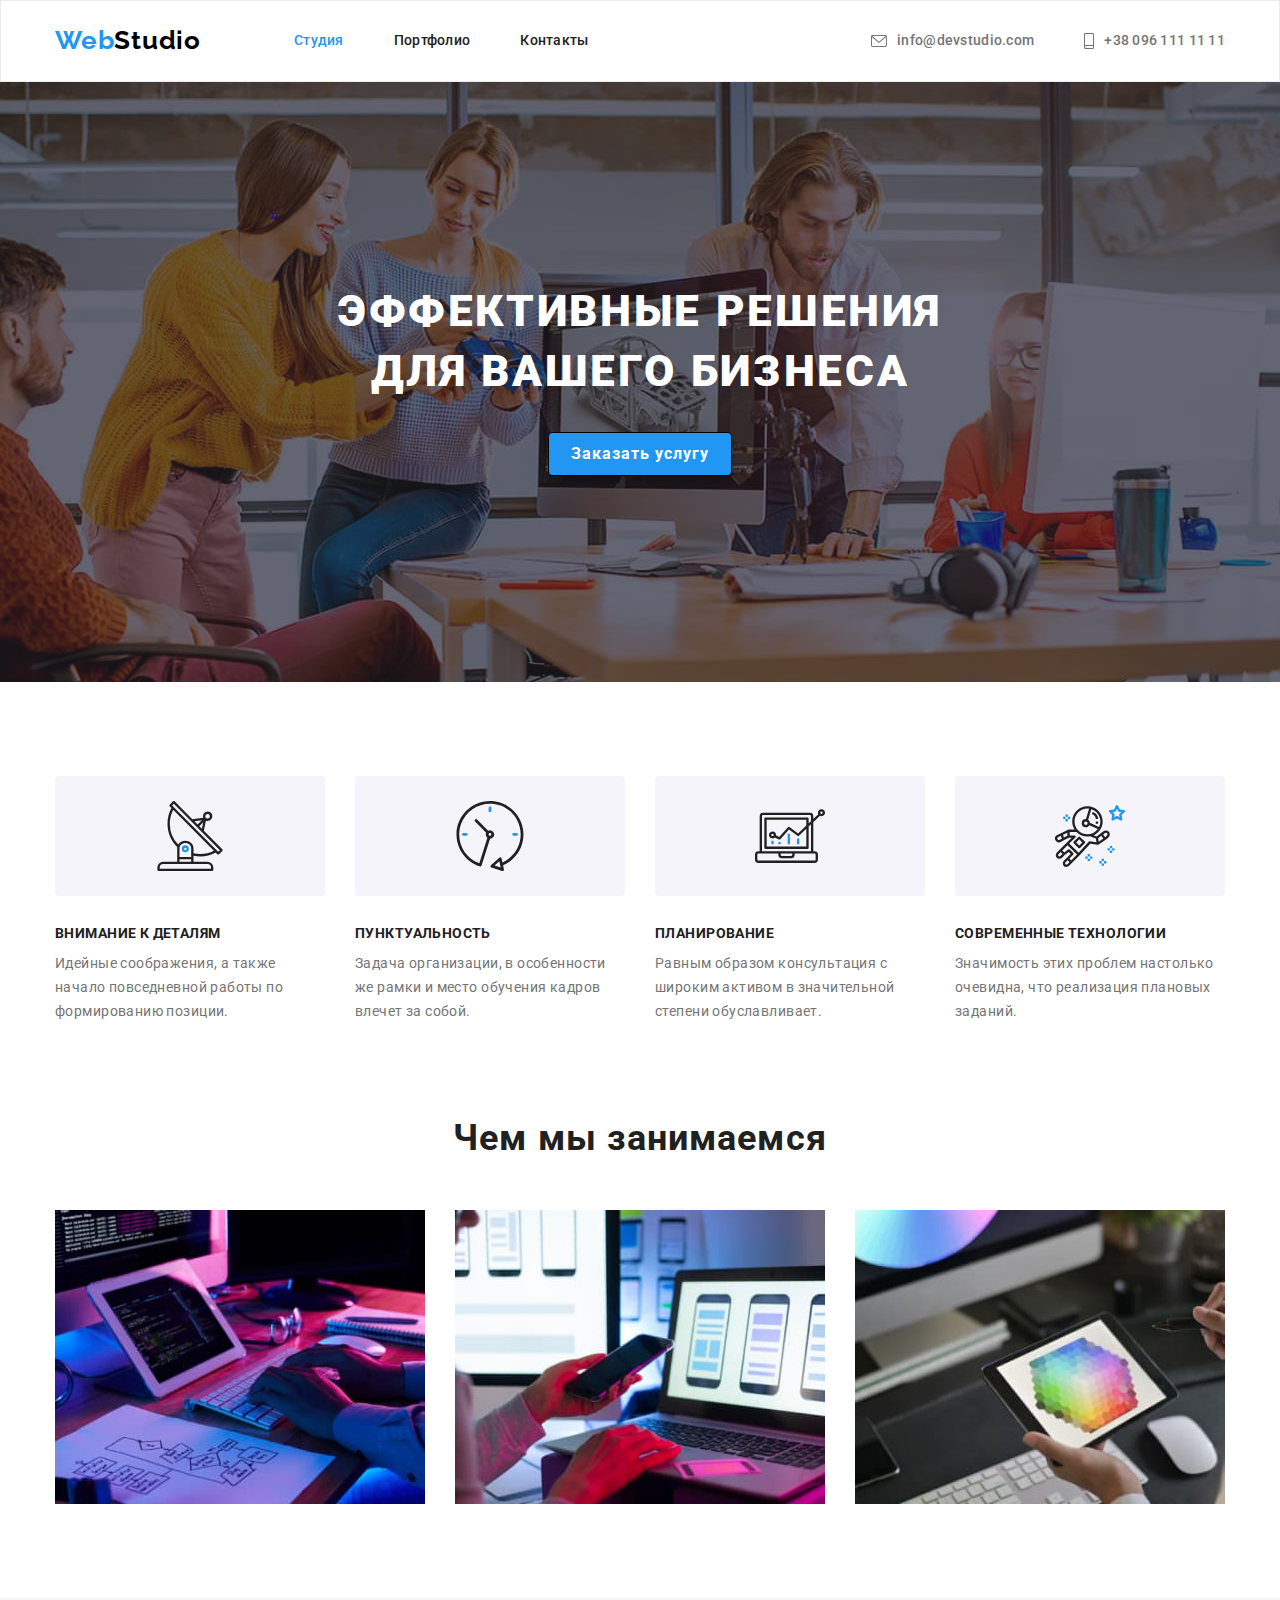
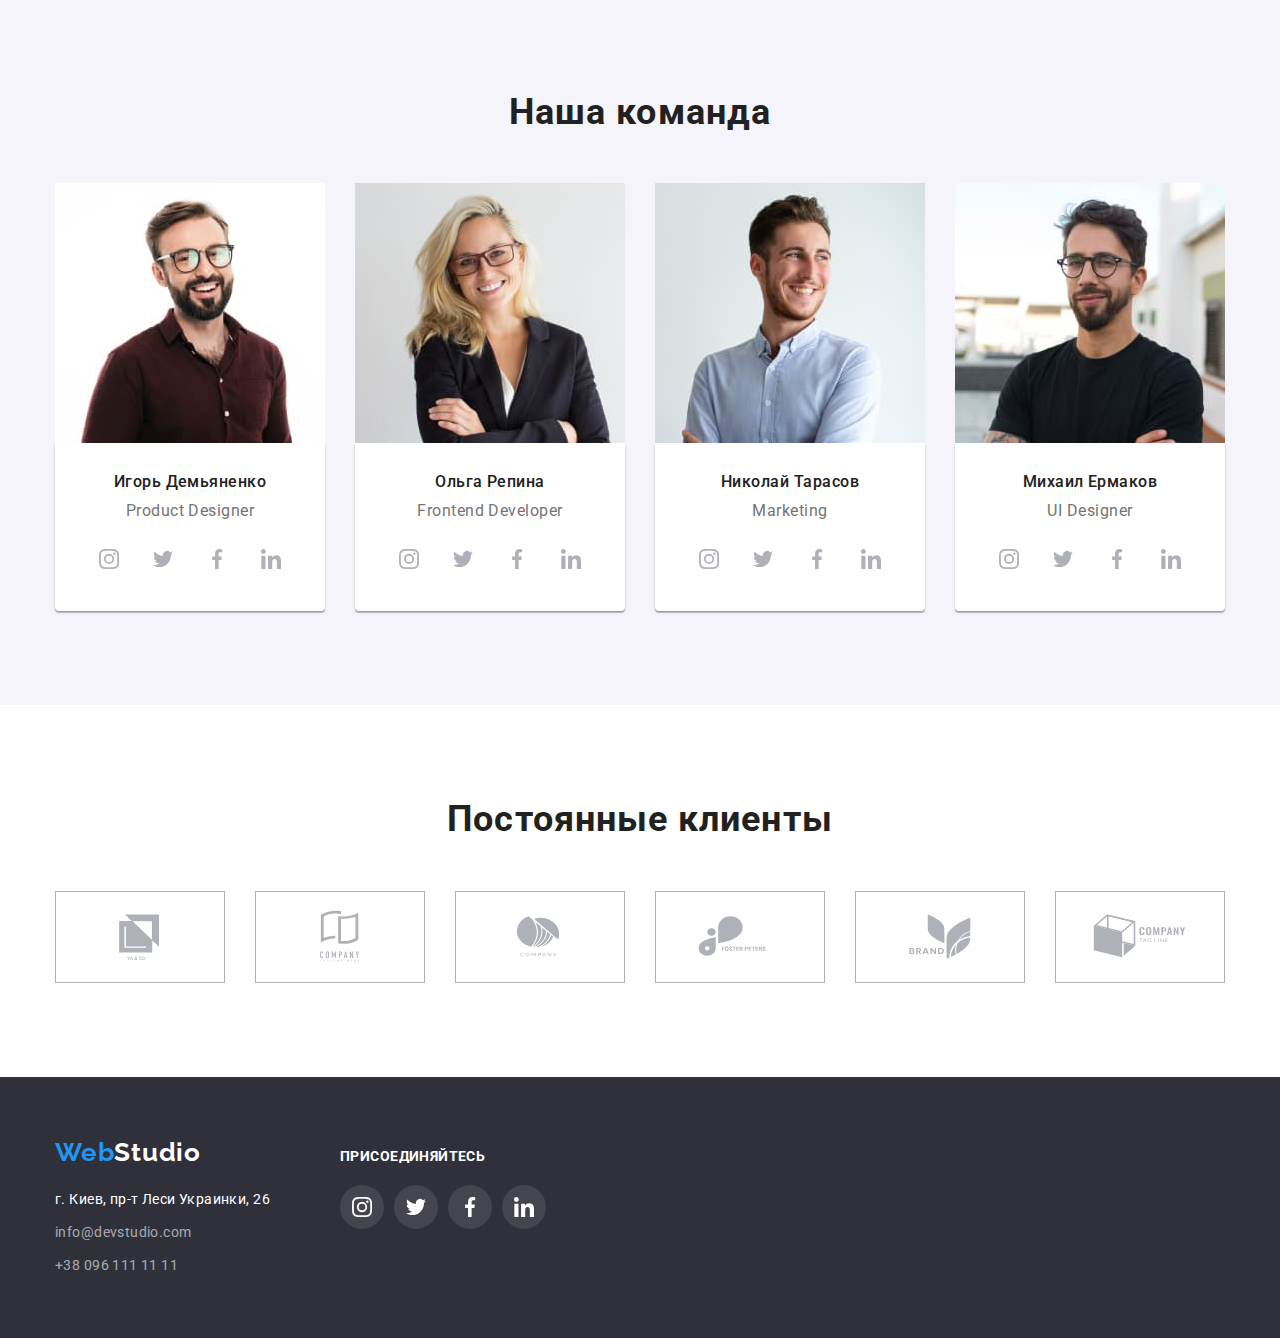
==== commit 02e4a584: "Иконки в футере" ====
--- a/index.html
+++ b/index.html
@@ -329,26 +329,34 @@
                 <div class="footer-social">
                     <p class="footer-social-text">присоединяйтесь</p>
                     <ul class="footer-social-list list">
-                        <li class="footer-social-item"><a href="" class="footer-social-link">
-                                <svg class="footer-social-icon" width="20" height="20"></svg>
-                                <use href="./images/icons/symbol-defs.svg#icon-instagram-white"></use>
-                                </svg>
-                            </a></li>
-                        <li class="footer-social-item"><a href="" class="footer-social-link">
-                                <svg class="footer-social-icon" width="20" height="20"></svg>
-                                <use href="./images/icons/symbol-defs.svg#icon-twitter-white"></use>
-                                </svg>
-                            </a></li>
-                        <li class="footer-social-item"><a href="" class="footer-social-link">
-                                <svg class="footer-social-icon" width="20" height="20"></svg>
-                                <use href="./images/icons/symbol-defs.svg#icon-facebook-white"></use>
-                                </svg>
-                            </a></li>
-                        <li class="footer-social-item"><a href="" class="footer-social-link">
-                                <svg class="footer-social-icon" width="20" height="20"></svg>
-                                <use href="./images/icons/symbol-defs.svg#icon-linkedin-white"></use>
-                                </svg>
-                            </a></li>
+                        <li class="footer-social-item">
+                            <a href="" class="footer-social-link">
+                                <svg class="footer-social-icon" width="20" height="20">
+                                    <use href="./images/icons/symbol-defs.svg#icon-instagram-white"></use>
+                                </svg>
+                            </a>
+                        </li>
+                        <li class="footer-social-item">
+                            <a href="" class="footer-social-link">
+                                <svg class="footer-social-icon" width="20" height="20">
+                                    <use href="./images/icons/symbol-defs.svg#icon-twitter-white"></use>
+                                </svg>
+                            </a>
+                        </li>
+                        <li class="footer-social-item">
+                            <a href="" class="footer-social-link">
+                                <svg class="footer-social-icon" width="20" height="20">
+                                    <use href="./images/icons/symbol-defs.svg#icon-facebook-white"></use>
+                                </svg>
+                            </a>
+                        </li>
+                        <li class="footer-social-item">
+                            <a href="" class="footer-social-link">
+                                <svg class="footer-social-icon" width="20" height="20">
+                                    <use href="./images/icons/symbol-defs.svg#icon-linkedin-white"></use>
+                                </svg>
+                            </a>
+                        </li>
                     </ul>
                 </div>
             </div>
--- a/css/style.css
+++ b/css/style.css
@@ -572,15 +572,15 @@
   color: var(--second-text-color);
 }
 
-.footer-social-item:not(:first-child) {
-  margin-left: 10px;
-}
-
 .footer-social-link:hover,
 .footer-social-link:focus {
   background-color: var(--accent-bg-color);
 }
 
+.footer-social-item:not(:first-child) {
+  margin-left: 10px;
+}
+
 .footer-social-icon {
   fill: currentColor;
 }
